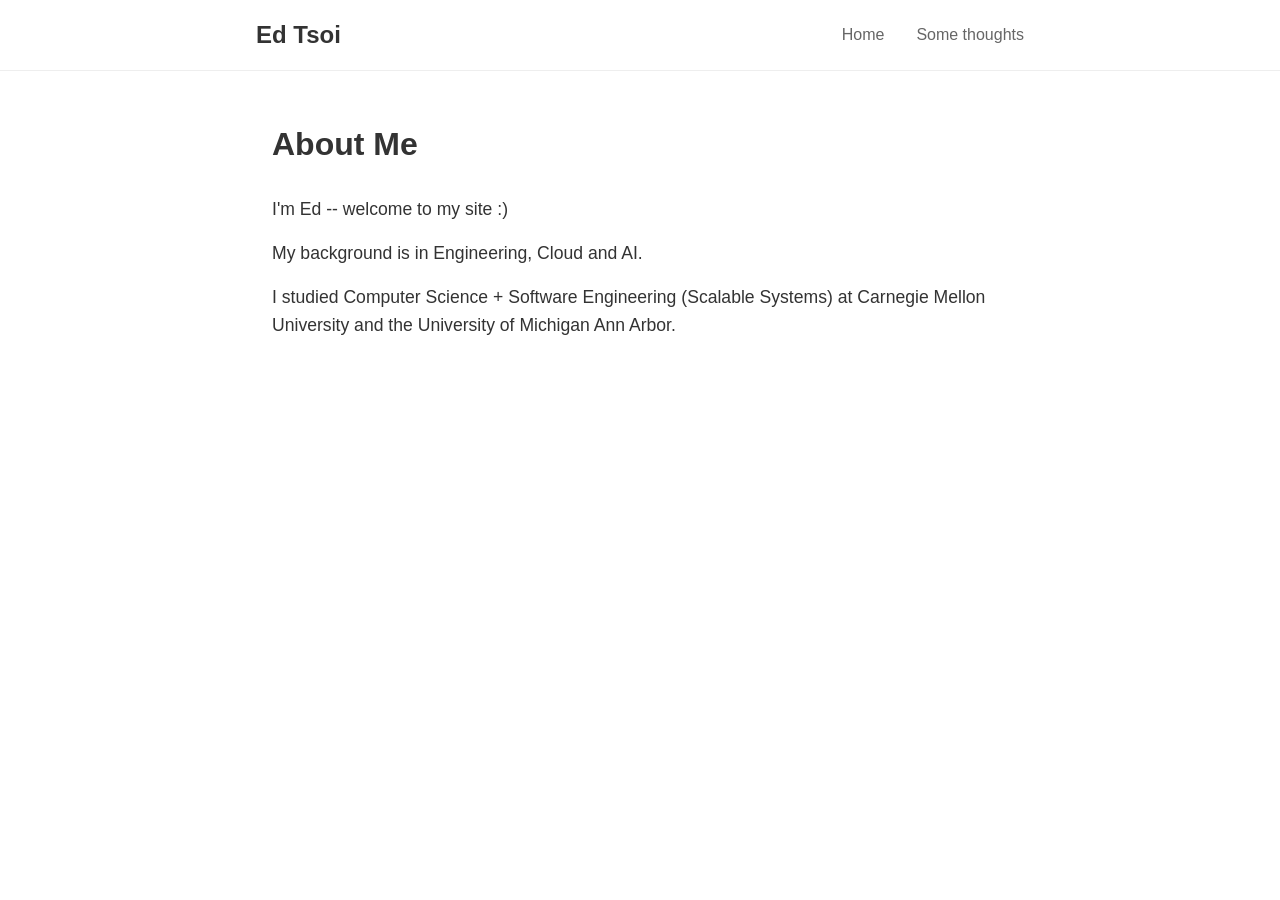
==== index.html @ ec2d2ce8 "Added some thoughts section with more structure" ====
<!DOCTYPE html>
<html lang="en">
<head>
    <meta charset="UTF-8">
    <meta name="viewport" content="width=device-width, initial-scale=1.0">
    <title>Ed Tsoi</title>
    <link rel="stylesheet" href="style.css">
</head>
<body>
    <nav>
        <div class="nav-container">
            <h1><a href="index.html">Ed Tsoi</a></h1>
            <ul>
                <li><a href="index.html">Home</a></li>
                <li><a href="writing.html">Some thoughts</a></li>
            </ul>
        </div>
    </nav>

    <main>
        <section class="about">
            <h2>About Me</h2>
            <p>I'm Ed -- welcome to my site :)</p>
            <p>My background is in Engineering, Cloud and AI.</p>
            <p> I studied Computer Science + Software Engineering (Scalable Systems) at Carnegie Mellon University and the University of Michigan Ann Arbor.</p>
        </section>
    </main>
</body>
</html>
---- style.css ----
* {
    margin: 0;
    padding: 0;
    box-sizing: border-box;
}

body {
    font-family: -apple-system, BlinkMacSystemFont, 'Segoe UI', Roboto, sans-serif;
    line-height: 1.6;
    color: #333;
    background-color: #fff;
}

nav {
    border-bottom: 1px solid #eee;
    padding: 1rem 0;
}

.nav-container {
    max-width: 800px;
    margin: 0 auto;
    padding: 0 1rem;
    display: flex;
    justify-content: space-between;
    align-items: center;
}

nav h1 a {
    text-decoration: none;
    color: #333;
    font-size: 1.5rem;
}

nav ul {
    list-style: none;
    display: flex;
    gap: 2rem;
}

nav a {
    text-decoration: none;
    color: #666;
    transition: color 0.2s;
}

nav a:hover {
    color: #333;
}

main {
    max-width: 800px;
    margin: 0 auto;
    padding: 3rem 2rem;
}

h2 {
    margin-bottom: 1.5rem;
    font-size: 2rem;
}

h3 {
    margin-bottom: 0.5rem;
    font-size: 1.3rem;
}

p {
    margin-bottom: 1rem;
    font-size: 1.1rem;
}

.post {
    margin-bottom: 2.5rem;
    padding-bottom: 2rem;
    border-bottom: 1px solid #eee;
}

.post:last-child {
    border-bottom: none;
}

.date {
    font-size: 0.9rem;
    color: #888;
    margin-bottom: 0.5rem;
}

.topics-container {
    margin-top: 2rem;
}

.topic-category {
    margin-bottom: 2.5rem;
    padding: 1.5rem;
    border: 1px solid #eee;
    border-radius: 8px;
    background-color: #fafafa;
}

.topic-category h3 {
    color: #333;
    margin-bottom: 1rem;
    font-size: 1.4rem;
    border-bottom: 2px solid #ddd;
    padding-bottom: 0.5rem;
}

.topic-links {
    list-style: none;
    padding: 0;
}

.topic-links li {
    margin-bottom: 0.8rem;
    padding-left: 1rem;
    position: relative;
}

.topic-links li:before {
    content: "→";
    position: absolute;
    left: 0;
    color: #666;
    font-weight: bold;
}

.topic-links a {
    text-decoration: none;
    color: #555;
    font-size: 1.1rem;
    transition: color 0.2s;
    padding: 0.5rem 0;
    display: inline-block;
}

.topic-links a:hover {
    color: #333;
    text-decoration: underline;
}

.article {
    text-align: center;
    max-width: 800px;
    margin: 0 auto;
    padding: 2rem;
}

.article-title {
    font-size: 2.5rem;
    color: #333;
    margin-bottom: 2rem;
    font-weight: 300;
    line-height: 1.2;
}

.article-content {
    text-align: left;
    margin-top: 3rem;
}

@media (max-width: 600px) {
    .nav-container {
        padding: 0 0.5rem;
    }
    
    main {
        padding: 2rem 1rem;
    }
    
    nav ul {
        gap: 1rem;
    }
    
    .topic-category {
        padding: 1rem;
        margin-bottom: 1.5rem;
    }
    
    .topic-category h3 {
        font-size: 1.2rem;
    }
    
    .topic-links a {
        font-size: 1rem;
    }
    
    .article {
        padding: 1rem;
    }
    
    .article-title {
        font-size: 2rem;
        margin-bottom: 1.5rem;
    }
}
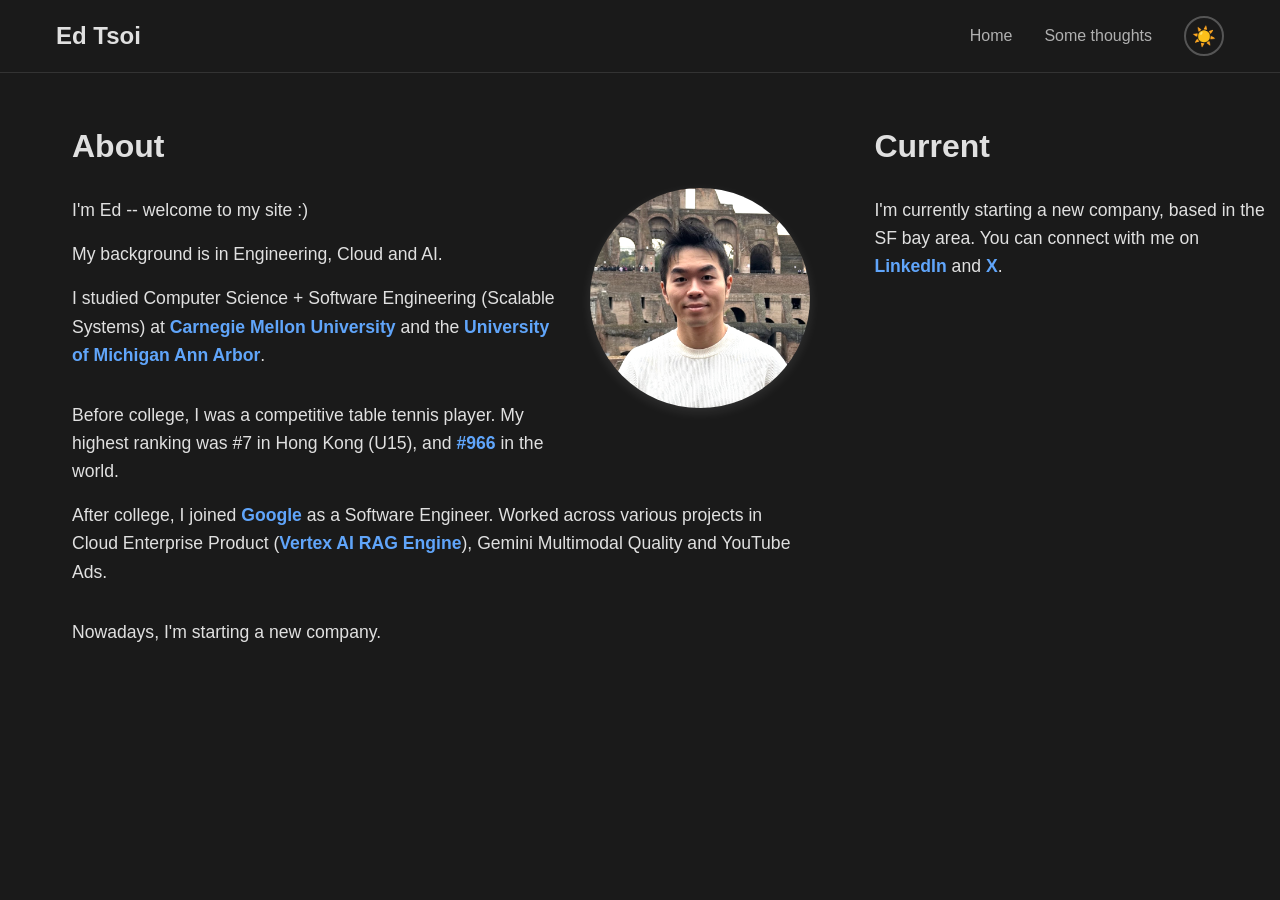
==== commit 09a95fac: "Added dark/light theme mode, and polished the index.html" ====
--- a/index.html
+++ b/index.html
@@ -10,20 +10,65 @@
     <nav>
         <div class="nav-container">
             <h1><a href="index.html">Ed Tsoi</a></h1>
-            <ul>
-                <li><a href="index.html">Home</a></li>
-                <li><a href="writing.html">Some thoughts</a></li>
-            </ul>
+            <div class="nav-right">
+                <ul>
+                    <li><a href="index.html">Home</a></li>
+                    <li><a href="writing.html">Some thoughts</a></li>
+                </ul>
+                <button id="theme-toggle" class="theme-toggle" aria-label="Toggle dark mode">
+                    <span class="theme-icon">🌙</span>
+                </button>
+            </div>
         </div>
     </nav>
 
     <main>
-        <section class="about">
-            <h2>About Me</h2>
-            <p>I'm Ed -- welcome to my site :)</p>
-            <p>My background is in Engineering, Cloud and AI.</p>
-            <p> I studied Computer Science + Software Engineering (Scalable Systems) at Carnegie Mellon University and the University of Michigan Ann Arbor.</p>
-        </section>
+        <div class="main-content">
+            <section class="about">
+                <h2>About</h2>
+                <img src="img/edtsoi-headshot.png" alt="Ed Tsoi headshot" class="headshot">
+                <p>I'm Ed -- welcome to my site :)</p>
+                <p>My background is in Engineering, Cloud and AI.</p>
+                <p> I studied Computer Science + Software Engineering (Scalable Systems) at <a href="https://www.cmu.edu/" class="university-link" target="_blank" rel="noopener noreferrer"><strong>Carnegie Mellon University</strong></a> and the <a href="https://umich.edu/" class="university-link" target="_blank" rel="noopener noreferrer"><strong>University of Michigan Ann Arbor</strong></a>.</p>
+                <p class="section-break">Before college, I was a competitive table tennis player. My highest ranking was #7 in Hong Kong (U15), and <a href="https://tabletennis-reference.com/player/detail/3743" class="university-link" target="_blank" rel="noopener noreferrer"><strong>#966</strong></a> in the world.</p>
+                <p>After college, I joined <a href="https://google.com" class="university-link" target="_blank" rel="noopener noreferrer"><strong>Google</strong></a> as a Software Engineer. Worked across various projects in Cloud Enterprise Product (<a href="https://cloud.google.com/vertex-ai/generative-ai/docs/rag-engine/rag-overview" class="university-link" target="_blank" rel="noopener noreferrer"><strong>Vertex AI RAG Engine</strong></a>), Gemini Multimodal Quality and YouTube Ads.</p>
+                <p class="section-break">Nowadays, I'm starting a new company.</p>
+            </section>
+            
+            <section class="current">
+                <h2>Current</h2>
+                <p>I'm currently starting a new company, based in the SF bay area. You can connect with me on <a href="https://www.linkedin.com/in/edmond-tsoi-001/" class="university-link" target="_blank" rel="noopener noreferrer"><strong>LinkedIn</strong></a> and <a href="https://x.com/edtsoi" class="university-link" target="_blank" rel="noopener noreferrer"><strong>X</strong></a>.</p>
+            </section>
+        </div>
     </main>
+    
+    <script>
+        // Theme toggle functionality
+        const themeToggle = document.getElementById('theme-toggle');
+        const themeIcon = document.querySelector('.theme-icon');
+        const body = document.body;
+        
+        // Check for saved theme preference or default to dark mode
+        const currentTheme = localStorage.getItem('theme') || 'dark';
+        body.setAttribute('data-theme', currentTheme);
+        
+        // Update icon based on current theme
+        function updateThemeIcon(theme) {
+            themeIcon.textContent = theme === 'dark' ? '☀️' : '🌙';
+        }
+        
+        // Set initial icon
+        updateThemeIcon(currentTheme);
+        
+        // Theme toggle event listener
+        themeToggle.addEventListener('click', () => {
+            const currentTheme = body.getAttribute('data-theme');
+            const newTheme = currentTheme === 'dark' ? 'light' : 'dark';
+            
+            body.setAttribute('data-theme', newTheme);
+            localStorage.setItem('theme', newTheme);
+            updateThemeIcon(newTheme);
+        });
+    </script>
 </body>
 </html>
--- a/style.css
+++ b/style.css
@@ -17,7 +17,7 @@
 }
 
 .nav-container {
-    max-width: 800px;
+    max-width: 1200px;
     margin: 0 auto;
     padding: 0 1rem;
     display: flex;
@@ -25,6 +25,12 @@
     align-items: center;
 }
 
+.nav-right {
+    display: flex;
+    align-items: center;
+    gap: 2rem;
+}
+
 nav h1 a {
     text-decoration: none;
     color: #333;
@@ -48,7 +54,7 @@
 }
 
 main {
-    max-width: 800px;
+    max-width: 1200px;
     margin: 0 auto;
     padding: 3rem 2rem;
 }
@@ -139,7 +145,7 @@
 
 .article {
     text-align: center;
-    max-width: 800px;
+    max-width: 1200px;
     margin: 0 auto;
     padding: 2rem;
 }
@@ -157,6 +163,220 @@
     margin-top: 3rem;
 }
 
+/* Theme Toggle Button */
+.theme-toggle {
+    background: none;
+    border: 2px solid #ddd;
+    border-radius: 50%;
+    width: 40px;
+    height: 40px;
+    cursor: pointer;
+    display: flex;
+    align-items: center;
+    justify-content: center;
+    transition: all 0.3s ease;
+    font-size: 1.2rem;
+}
+
+.theme-toggle:hover {
+    border-color: #333;
+    transform: scale(1.1);
+}
+
+.theme-toggle:focus {
+    outline: 2px solid #333;
+    outline-offset: 2px;
+}
+
+/* Dark Theme Styles */
+[data-theme="dark"] {
+    background-color: #1a1a1a;
+    color: #e0e0e0;
+}
+
+[data-theme="dark"] nav {
+    border-bottom-color: #333;
+}
+
+[data-theme="dark"] nav h1 a {
+    color: #e0e0e0;
+}
+
+[data-theme="dark"] nav a {
+    color: #b0b0b0;
+}
+
+[data-theme="dark"] nav a:hover {
+    color: #e0e0e0;
+}
+
+[data-theme="dark"] .theme-toggle {
+    border-color: #555;
+    color: #e0e0e0;
+}
+
+[data-theme="dark"] .theme-toggle:hover {
+    border-color: #e0e0e0;
+}
+
+[data-theme="dark"] .theme-toggle:focus {
+    outline-color: #e0e0e0;
+}
+
+[data-theme="dark"] .topic-category {
+    background-color: #2a2a2a;
+    border-color: #444;
+}
+
+[data-theme="dark"] .topic-category h3 {
+    color: #e0e0e0;
+    border-bottom-color: #444;
+}
+
+[data-theme="dark"] .topic-links a {
+    color: #b0b0b0;
+}
+
+[data-theme="dark"] .topic-links a:hover {
+    color: #e0e0e0;
+}
+
+[data-theme="dark"] .topic-links li:before {
+    color: #888;
+}
+
+[data-theme="dark"] .post {
+    border-bottom-color: #333;
+}
+
+[data-theme="dark"] .date {
+    color: #888;
+}
+
+[data-theme="dark"] .article-title {
+    color: #e0e0e0;
+}
+
+/* University Links */
+.university-link {
+    color: #2563eb;
+    text-decoration: none;
+    transition: all 0.2s ease;
+    border-bottom: 2px solid transparent;
+}
+
+.university-link:hover {
+    color: #1d4ed8;
+    border-bottom-color: #2563eb;
+    text-decoration: none;
+}
+
+.university-link:focus {
+    outline: 2px solid #2563eb;
+    outline-offset: 2px;
+    border-radius: 2px;
+}
+
+/* Dark theme university links */
+[data-theme="dark"] .university-link {
+    color: #60a5fa;
+}
+
+[data-theme="dark"] .university-link:hover {
+    color: #93c5fd;
+    border-bottom-color: #60a5fa;
+}
+
+[data-theme="dark"] .university-link:focus {
+    outline-color: #60a5fa;
+}
+
+/* Headshot Image */
+.headshot {
+    width: 220px;
+    height: 220px;
+    border-radius: 50%;
+    object-fit: cover;
+    float: right;
+    margin: -0.5rem 0 1.5rem 2rem;
+    box-shadow: 0 4px 12px rgba(0, 0, 0, 0.1);
+    transition: transform 0.2s ease, box-shadow 0.2s ease;
+}
+
+.headshot:hover {
+    transform: scale(1.05);
+    box-shadow: 0 6px 20px rgba(0, 0, 0, 0.15);
+}
+
+/* Dark theme headshot */
+[data-theme="dark"] .headshot {
+    box-shadow: 0 4px 12px rgba(255, 255, 255, 0.1);
+}
+
+[data-theme="dark"] .headshot:hover {
+    box-shadow: 0 6px 20px rgba(255, 255, 255, 0.15);
+}
+
+/* Section Break */
+.section-break {
+    margin-top: 2rem !important;
+}
+
+/* Two-column layout */
+.main-content {
+    display: grid;
+    grid-template-columns: 65% 35%;
+    gap: 4rem;
+    align-items: start;
+}
+
+.about {
+    position: relative;
+}
+
+.current {
+    position: relative;
+}
+
+.current h2 {
+    margin-bottom: 1.5rem;
+    font-size: 2rem;
+}
+
+.subsection-title {
+    margin-top: 2rem;
+    margin-bottom: 1rem;
+    font-size: 1.4rem;
+    color: #333;
+}
+
+.investment-list {
+    list-style: none;
+    padding: 0;
+    margin: 0;
+}
+
+.investment-list li {
+    padding: 0.5rem 0;
+    font-size: 1.1rem;
+    color: #555;
+    border-bottom: 1px solid #eee;
+}
+
+.investment-list li:last-child {
+    border-bottom: none;
+}
+
+/* Dark theme styles for current section */
+[data-theme="dark"] .subsection-title {
+    color: #e0e0e0;
+}
+
+[data-theme="dark"] .investment-list li {
+    color: #b0b0b0;
+    border-bottom-color: #333;
+}
+
 @media (max-width: 600px) {
     .nav-container {
         padding: 0 0.5rem;
@@ -170,6 +390,16 @@
         gap: 1rem;
     }
     
+    .nav-right {
+        gap: 1rem;
+    }
+    
+    .theme-toggle {
+        width: 35px;
+        height: 35px;
+        font-size: 1rem;
+    }
+    
     .topic-category {
         padding: 1rem;
         margin-bottom: 1.5rem;
@@ -191,4 +421,22 @@
         font-size: 2rem;
         margin-bottom: 1.5rem;
     }
+    
+    .headshot {
+        width: 140px;
+        height: 140px;
+        float: none;
+        display: block;
+        margin: 1rem auto;
+    }
+    
+    .main-content {
+        grid-template-columns: 1fr;
+        gap: 2rem;
+    }
+    
+    .subsection-title {
+        font-size: 1.2rem;
+        margin-top: 1.5rem;
+    }
 }
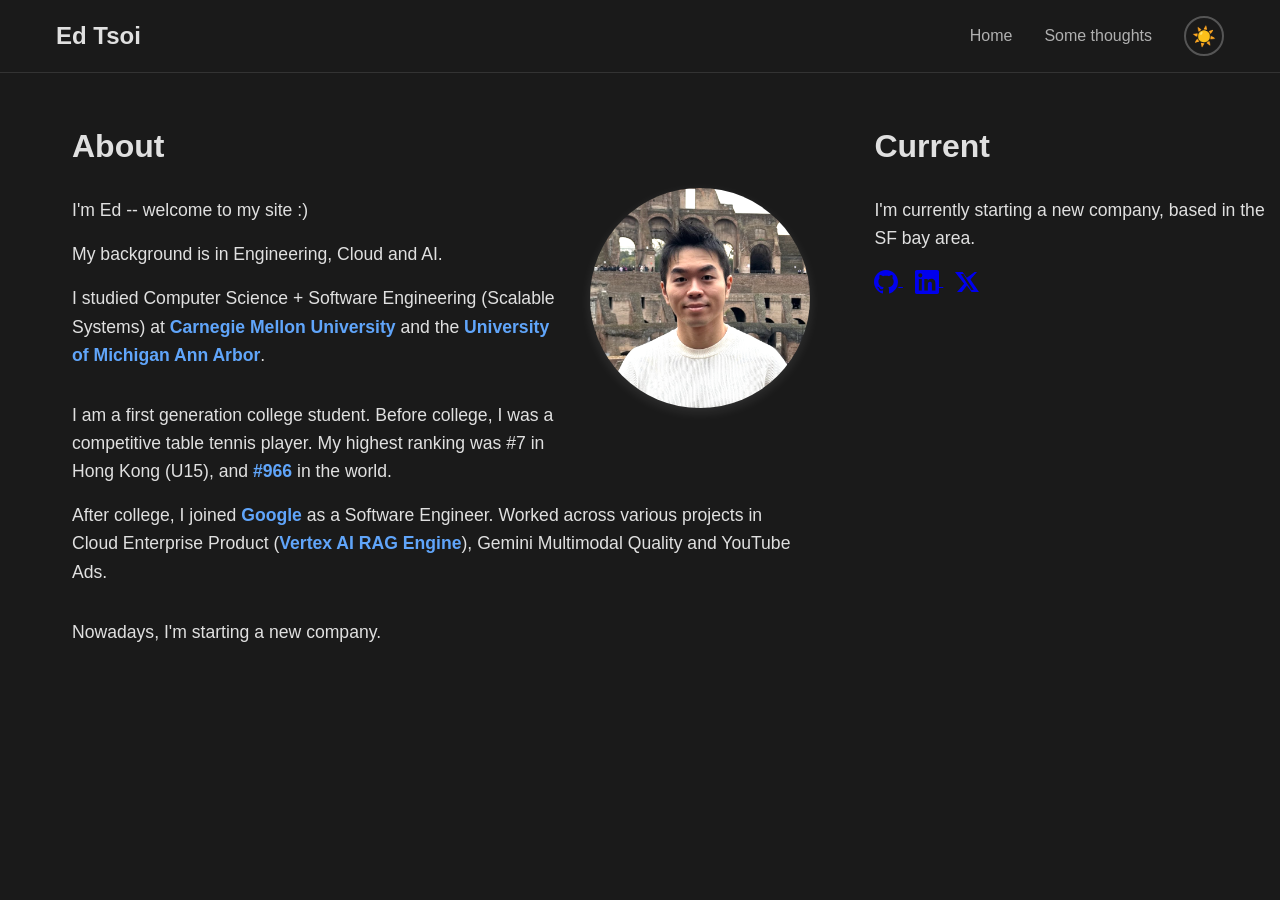
==== commit 1091c4a7: "Updated favicon and writing section, added more links icons in index.html" ====
--- a/index.html
+++ b/index.html
@@ -4,6 +4,7 @@
     <meta charset="UTF-8">
     <meta name="viewport" content="width=device-width, initial-scale=1.0">
     <title>Ed Tsoi</title>
+    <link rel="icon" type="image/png" href="img/favicon.svg">
     <link rel="stylesheet" href="style.css">
 </head>
 <body>
@@ -30,14 +31,31 @@
                 <p>I'm Ed -- welcome to my site :)</p>
                 <p>My background is in Engineering, Cloud and AI.</p>
                 <p> I studied Computer Science + Software Engineering (Scalable Systems) at <a href="https://www.cmu.edu/" class="university-link" target="_blank" rel="noopener noreferrer"><strong>Carnegie Mellon University</strong></a> and the <a href="https://umich.edu/" class="university-link" target="_blank" rel="noopener noreferrer"><strong>University of Michigan Ann Arbor</strong></a>.</p>
-                <p class="section-break">Before college, I was a competitive table tennis player. My highest ranking was #7 in Hong Kong (U15), and <a href="https://tabletennis-reference.com/player/detail/3743" class="university-link" target="_blank" rel="noopener noreferrer"><strong>#966</strong></a> in the world.</p>
+                <p class="section-break">I am a first generation college student. Before college, I was a competitive table tennis player. My highest ranking was #7 in Hong Kong (U15), and <a href="https://tabletennis-reference.com/player/detail/3743" class="university-link" target="_blank" rel="noopener noreferrer"><strong>#966</strong></a> in the world.</p>
                 <p>After college, I joined <a href="https://google.com" class="university-link" target="_blank" rel="noopener noreferrer"><strong>Google</strong></a> as a Software Engineer. Worked across various projects in Cloud Enterprise Product (<a href="https://cloud.google.com/vertex-ai/generative-ai/docs/rag-engine/rag-overview" class="university-link" target="_blank" rel="noopener noreferrer"><strong>Vertex AI RAG Engine</strong></a>), Gemini Multimodal Quality and YouTube Ads.</p>
                 <p class="section-break">Nowadays, I'm starting a new company.</p>
             </section>
             
             <section class="current">
                 <h2>Current</h2>
-                <p>I'm currently starting a new company, based in the SF bay area. You can connect with me on <a href="https://www.linkedin.com/in/edmond-tsoi-001/" class="university-link" target="_blank" rel="noopener noreferrer"><strong>LinkedIn</strong></a> and <a href="https://x.com/edtsoi" class="university-link" target="_blank" rel="noopener noreferrer"><strong>X</strong></a>.</p>
+                <p>I'm currently starting a new company, based in the SF bay area.</p>
+                <div style="margin-top: 8px;">
+                    <a href="https://github.com/edtsoi430" target="_blank" rel="noopener noreferrer" aria-label="GitHub">
+                        <svg aria-hidden="true" height="24" width="24" viewBox="0 0 16 16" fill="currentColor" style="vertical-align: middle;">
+                            <path d="M8 0C3.58 0 0 3.58 0 8c0 3.54 2.29 6.53 5.47 7.59.4.07.55-.17.55-.38 0-.19-.01-.82-.01-1.49-2.01.37-2.53-.49-2.69-.94-.09-.23-.48-.94-.82-1.13-.28-.15-.68-.52-.01-.53.63-.01 1.08.58 1.23.82.72 1.21 1.87.87 2.33.66.07-.52.28-.87.51-1.07-1.78-.2-3.64-.89-3.64-3.95 0-.87.31-1.59.82-2.15-.08-.2-.36-1.02.08-2.12 0 0 .67-.21 2.2.82.64-.18 1.32-.27 2-.27s1.36.09 2 .27c1.53-1.04 2.2-.82 2.2-.82.44 1.1.16 1.92.08 2.12.51.56.82 1.27.82 2.15 0 3.07-1.87 3.75-3.65 3.95.29.25.54.73.54 1.48 0 1.07-.01 1.93-.01 2.2 0 .21.15.46.55.38A8.013 8.013 0 0016 8c0-4.42-3.58-8-8-8z"></path>
+                        </svg>
+                    </a>
+                    <a href="https://www.linkedin.com/in/edmond-tsoi-001/" target="_blank" rel="noopener noreferrer" aria-label="LinkedIn" style="margin-left: 12px;">
+                        <svg aria-hidden="true" height="24" width="24" viewBox="0 0 24 24" fill="currentColor" style="vertical-align: middle;">
+                            <path d="M22.225 0H1.771C.792 0 0 .774 0 1.729v20.542C0 23.226.792 24 1.771 24h20.451C23.2 24 24 23.226 24 22.271V1.729C24 .774 23.2 0 22.222 0h.003zM6.813 20.452H3.861V9h2.952v11.452zM5.337 7.433a2.062 2.062 0 1 1 0-4.124 2.062 2.062 0 0 1 0 4.124zM20.447 20.452h-3.554V14.8c0-1.345-.027-3.077-1.875-3.077-1.876 0-2.163 1.462-2.163 2.973v5.756H9.302V9h3.414v1.561h.049c.476-.9 1.637-1.85 3.37-1.85 3.605 0 4.27 2.373 4.27 5.459v6.282z"></path>
+                        </svg>
+                    </a>
+                    <a href="https://x.com/edtsoi" target="_blank" rel="noopener noreferrer" aria-label="X" style="margin-left: 12px;">
+                        <svg aria-hidden="true" height="24" width="24" viewBox="0 0 24 24" fill="currentColor" style="vertical-align: middle;">
+                            <path d="M19.633 2H22l-6.542 7.47L24 22h-7.406l-4.74-6.431L6.927 22H2l7.125-8.142L0 2h7.594l4.247 5.772L19.633 2zm-3.276 18h2.397L8.387 4H5.845l10.512 16z"></path>
+                        </svg>
+                    </a>
+                </div>
             </section>
         </div>
     </main>
--- a/style.css
+++ b/style.css
@@ -291,6 +291,15 @@
     outline-color: #60a5fa;
 }
 
+/* Accent text matching theme */
+.accent-text {
+    color: #2563eb;
+}
+
+[data-theme="dark"] .accent-text {
+    color: #60a5fa;
+}
+
 /* Headshot Image */
 .headshot {
     width: 220px;
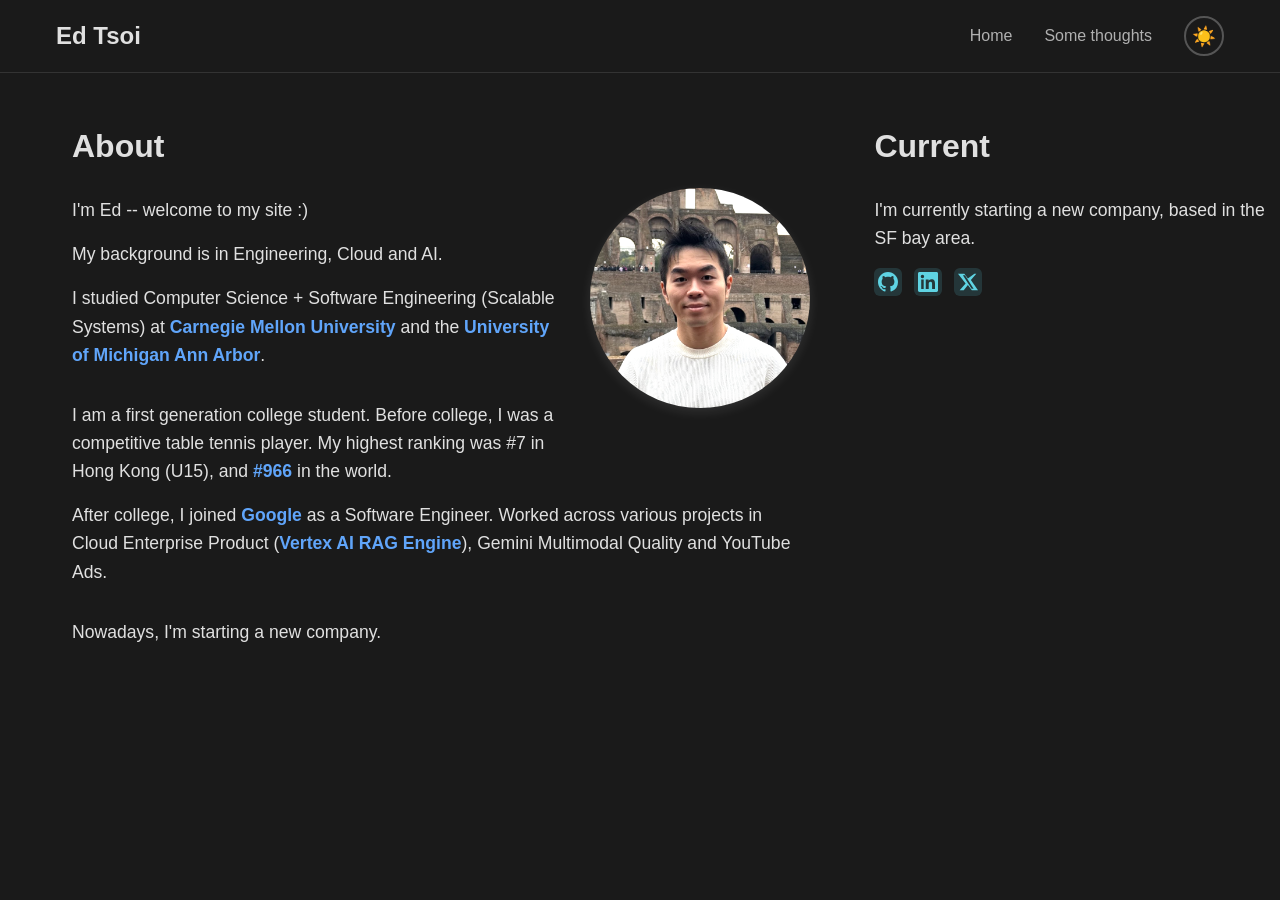
==== commit 03e57f8c: "Update styling" ====
--- a/index.html
+++ b/index.html
@@ -39,19 +39,19 @@
             <section class="current">
                 <h2>Current</h2>
                 <p>I'm currently starting a new company, based in the SF bay area.</p>
-                <div style="margin-top: 8px;">
+                <div class="social-icons">
                     <a href="https://github.com/edtsoi430" target="_blank" rel="noopener noreferrer" aria-label="GitHub">
-                        <svg aria-hidden="true" height="24" width="24" viewBox="0 0 16 16" fill="currentColor" style="vertical-align: middle;">
+                        <svg aria-hidden="true" viewBox="0 0 16 16">
                             <path d="M8 0C3.58 0 0 3.58 0 8c0 3.54 2.29 6.53 5.47 7.59.4.07.55-.17.55-.38 0-.19-.01-.82-.01-1.49-2.01.37-2.53-.49-2.69-.94-.09-.23-.48-.94-.82-1.13-.28-.15-.68-.52-.01-.53.63-.01 1.08.58 1.23.82.72 1.21 1.87.87 2.33.66.07-.52.28-.87.51-1.07-1.78-.2-3.64-.89-3.64-3.95 0-.87.31-1.59.82-2.15-.08-.2-.36-1.02.08-2.12 0 0 .67-.21 2.2.82.64-.18 1.32-.27 2-.27s1.36.09 2 .27c1.53-1.04 2.2-.82 2.2-.82.44 1.1.16 1.92.08 2.12.51.56.82 1.27.82 2.15 0 3.07-1.87 3.75-3.65 3.95.29.25.54.73.54 1.48 0 1.07-.01 1.93-.01 2.2 0 .21.15.46.55.38A8.013 8.013 0 0016 8c0-4.42-3.58-8-8-8z"></path>
                         </svg>
                     </a>
-                    <a href="https://www.linkedin.com/in/edmond-tsoi-001/" target="_blank" rel="noopener noreferrer" aria-label="LinkedIn" style="margin-left: 12px;">
-                        <svg aria-hidden="true" height="24" width="24" viewBox="0 0 24 24" fill="currentColor" style="vertical-align: middle;">
+                    <a href="https://www.linkedin.com/in/edmond-tsoi-001/" target="_blank" rel="noopener noreferrer" aria-label="LinkedIn">
+                        <svg aria-hidden="true" viewBox="0 0 24 24">
                             <path d="M22.225 0H1.771C.792 0 0 .774 0 1.729v20.542C0 23.226.792 24 1.771 24h20.451C23.2 24 24 23.226 24 22.271V1.729C24 .774 23.2 0 22.222 0h.003zM6.813 20.452H3.861V9h2.952v11.452zM5.337 7.433a2.062 2.062 0 1 1 0-4.124 2.062 2.062 0 0 1 0 4.124zM20.447 20.452h-3.554V14.8c0-1.345-.027-3.077-1.875-3.077-1.876 0-2.163 1.462-2.163 2.973v5.756H9.302V9h3.414v1.561h.049c.476-.9 1.637-1.85 3.37-1.85 3.605 0 4.27 2.373 4.27 5.459v6.282z"></path>
                         </svg>
                     </a>
-                    <a href="https://x.com/edtsoi" target="_blank" rel="noopener noreferrer" aria-label="X" style="margin-left: 12px;">
-                        <svg aria-hidden="true" height="24" width="24" viewBox="0 0 24 24" fill="currentColor" style="vertical-align: middle;">
+                    <a href="https://x.com/edtsoi" target="_blank" rel="noopener noreferrer" aria-label="X">
+                        <svg aria-hidden="true" viewBox="0 0 24 24">
                             <path d="M19.633 2H22l-6.542 7.47L24 22h-7.406l-4.74-6.431L6.927 22H2l7.125-8.142L0 2h7.594l4.247 5.772L19.633 2zm-3.276 18h2.397L8.387 4H5.845l10.512 16z"></path>
                         </svg>
                     </a>
--- a/style.css
+++ b/style.css
@@ -74,21 +74,7 @@
     font-size: 1.1rem;
 }
 
-.post {
-    margin-bottom: 2.5rem;
-    padding-bottom: 2rem;
-    border-bottom: 1px solid #eee;
-}
-
-.post:last-child {
-    border-bottom: none;
-}
-
-.date {
-    font-size: 0.9rem;
-    color: #888;
-    margin-bottom: 0.5rem;
-}
+/* removed unused .post and .date */
 
 .topics-container {
     margin-top: 2rem;
@@ -352,39 +338,54 @@
     font-size: 2rem;
 }
 
-.subsection-title {
-    margin-top: 2rem;
-    margin-bottom: 1rem;
-    font-size: 1.4rem;
-    color: #333;
-}
-
-.investment-list {
-    list-style: none;
-    padding: 0;
-    margin: 0;
-}
-
-.investment-list li {
-    padding: 0.5rem 0;
-    font-size: 1.1rem;
-    color: #555;
-    border-bottom: 1px solid #eee;
-}
-
-.investment-list li:last-child {
-    border-bottom: none;
-}
+/* removed unused .subsection-title */
+
+/* removed unused .investment-list */
+
+/* Social icons */
+.social-icons {
+    display: flex;
+    align-items: center;
+    gap: 12px;
+    margin-top: 8px;
+}
+
+.social-icons a {
+    display: inline-flex;
+    align-items: center;
+    justify-content: center;
+    width: 28px;
+    height: 28px;
+    border-radius: 6px;
+    transition: color 0.2s ease, transform 0.2s ease, background-color 0.2s ease, opacity 0.2s ease;
+    opacity: 0.9;
+    text-decoration: none;
+    color: #0ea5e9; /* promote hover color to default */
+    background-color: rgba(14, 165, 233, 0.12); /* promote hover bg to default */
+}
+
+.social-icons a:hover {
+    transform: translateY(-1px);
+    opacity: 1;
+}
+
+.social-icons svg {
+    width: 20px;
+    height: 20px;
+    fill: currentColor;
+}
+
+/* Dark theme social icons */
+[data-theme="dark"] .social-icons a {
+    color: #67e8f9; /* promote hover color to default (dark) */
+    background-color: rgba(103, 232, 249, 0.16); /* promote hover bg to default (dark) */
+}
+/* hover keeps motion only; colors are defaulted above */
 
 /* Dark theme styles for current section */
-[data-theme="dark"] .subsection-title {
-    color: #e0e0e0;
-}
-
-[data-theme="dark"] .investment-list li {
-    color: #b0b0b0;
-    border-bottom-color: #333;
-}
+/* removed unused dark .subsection-title */
+
+/* removed unused dark .investment-list */
 
 @media (max-width: 600px) {
     .nav-container {
@@ -444,8 +445,5 @@
         gap: 2rem;
     }
     
-    .subsection-title {
-        font-size: 1.2rem;
-        margin-top: 1.5rem;
-    }
+    /* removed unused responsive .subsection-title */
 }
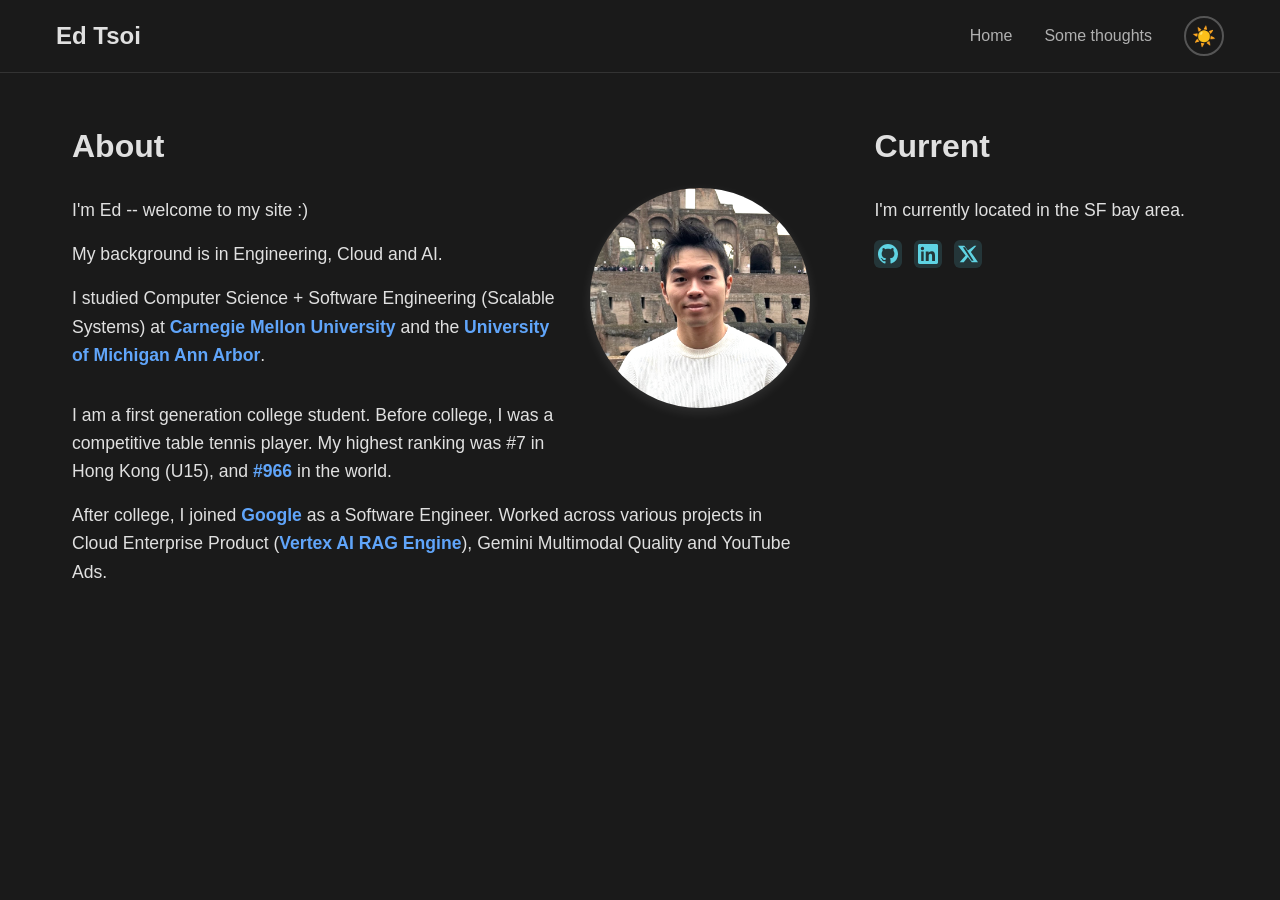
==== commit 7cbf7ca5: "Polish writing" ====
--- a/index.html
+++ b/index.html
@@ -33,12 +33,11 @@
                 <p> I studied Computer Science + Software Engineering (Scalable Systems) at <a href="https://www.cmu.edu/" class="university-link" target="_blank" rel="noopener noreferrer"><strong>Carnegie Mellon University</strong></a> and the <a href="https://umich.edu/" class="university-link" target="_blank" rel="noopener noreferrer"><strong>University of Michigan Ann Arbor</strong></a>.</p>
                 <p class="section-break">I am a first generation college student. Before college, I was a competitive table tennis player. My highest ranking was #7 in Hong Kong (U15), and <a href="https://tabletennis-reference.com/player/detail/3743" class="university-link" target="_blank" rel="noopener noreferrer"><strong>#966</strong></a> in the world.</p>
                 <p>After college, I joined <a href="https://google.com" class="university-link" target="_blank" rel="noopener noreferrer"><strong>Google</strong></a> as a Software Engineer. Worked across various projects in Cloud Enterprise Product (<a href="https://cloud.google.com/vertex-ai/generative-ai/docs/rag-engine/rag-overview" class="university-link" target="_blank" rel="noopener noreferrer"><strong>Vertex AI RAG Engine</strong></a>), Gemini Multimodal Quality and YouTube Ads.</p>
-                <p class="section-break">Nowadays, I'm starting a new company.</p>
             </section>
             
             <section class="current">
                 <h2>Current</h2>
-                <p>I'm currently starting a new company, based in the SF bay area.</p>
+                <p>I'm currently located in the SF bay area.</p>
                 <div class="social-icons">
                     <a href="https://github.com/edtsoi430" target="_blank" rel="noopener noreferrer" aria-label="GitHub">
                         <svg aria-hidden="true" viewBox="0 0 16 16">
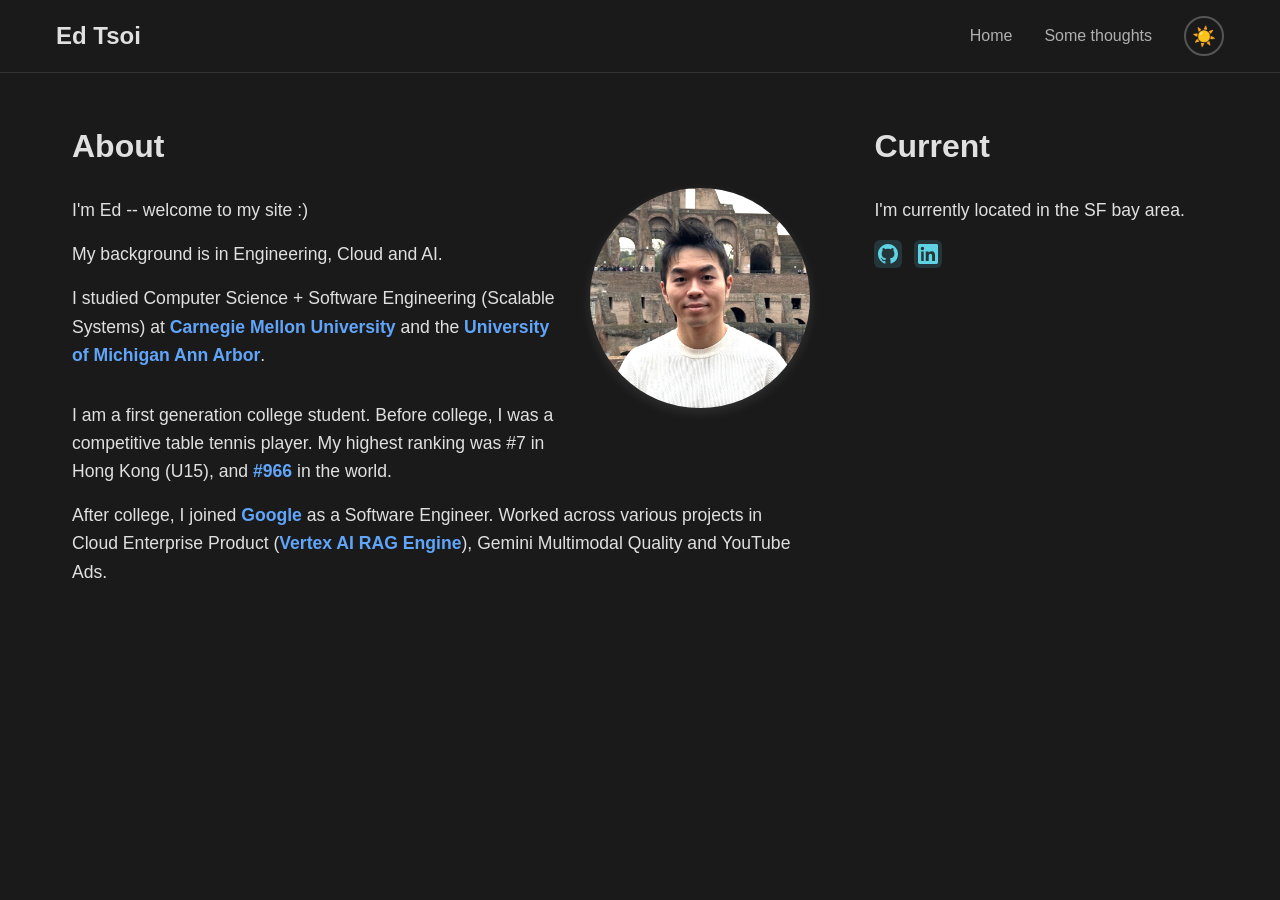
==== commit 737e3626: "Remove X icon and account link Co-Authored-By: Claude Opus 5.5 <noreply@anthropic.com> Claude-Sessio" ====
--- a/index.html
+++ b/index.html
@@ -39,7 +39,7 @@
                 <h2>Current</h2>
                 <p>I'm currently located in the SF bay area.</p>
                 <div class="social-icons">
-                    <a href="https://github.com/edtsoi430" target="_blank" rel="noopener noreferrer" aria-label="GitHub">
+                    <a href="https://github.com/goldtide9" target="_blank" rel="noopener noreferrer" aria-label="GitHub">
                         <svg aria-hidden="true" viewBox="0 0 16 16">
                             <path d="M8 0C3.58 0 0 3.58 0 8c0 3.54 2.29 6.53 5.47 7.59.4.07.55-.17.55-.38 0-.19-.01-.82-.01-1.49-2.01.37-2.53-.49-2.69-.94-.09-.23-.48-.94-.82-1.13-.28-.15-.68-.52-.01-.53.63-.01 1.08.58 1.23.82.72 1.21 1.87.87 2.33.66.07-.52.28-.87.51-1.07-1.78-.2-3.64-.89-3.64-3.95 0-.87.31-1.59.82-2.15-.08-.2-.36-1.02.08-2.12 0 0 .67-.21 2.2.82.64-.18 1.32-.27 2-.27s1.36.09 2 .27c1.53-1.04 2.2-.82 2.2-.82.44 1.1.16 1.92.08 2.12.51.56.82 1.27.82 2.15 0 3.07-1.87 3.75-3.65 3.95.29.25.54.73.54 1.48 0 1.07-.01 1.93-.01 2.2 0 .21.15.46.55.38A8.013 8.013 0 0016 8c0-4.42-3.58-8-8-8z"></path>
                         </svg>
@@ -47,11 +47,6 @@
                     <a href="https://www.linkedin.com/in/edmond-tsoi-001/" target="_blank" rel="noopener noreferrer" aria-label="LinkedIn">
                         <svg aria-hidden="true" viewBox="0 0 24 24">
                             <path d="M22.225 0H1.771C.792 0 0 .774 0 1.729v20.542C0 23.226.792 24 1.771 24h20.451C23.2 24 24 23.226 24 22.271V1.729C24 .774 23.2 0 22.222 0h.003zM6.813 20.452H3.861V9h2.952v11.452zM5.337 7.433a2.062 2.062 0 1 1 0-4.124 2.062 2.062 0 0 1 0 4.124zM20.447 20.452h-3.554V14.8c0-1.345-.027-3.077-1.875-3.077-1.876 0-2.163 1.462-2.163 2.973v5.756H9.302V9h3.414v1.561h.049c.476-.9 1.637-1.85 3.37-1.85 3.605 0 4.27 2.373 4.27 5.459v6.282z"></path>
-                        </svg>
-                    </a>
-                    <a href="https://x.com/edtsoi" target="_blank" rel="noopener noreferrer" aria-label="X">
-                        <svg aria-hidden="true" viewBox="0 0 24 24">
-                            <path d="M19.633 2H22l-6.542 7.47L24 22h-7.406l-4.74-6.431L6.927 22H2l7.125-8.142L0 2h7.594l4.247 5.772L19.633 2zm-3.276 18h2.397L8.387 4H5.845l10.512 16z"></path>
                         </svg>
                     </a>
                 </div>
